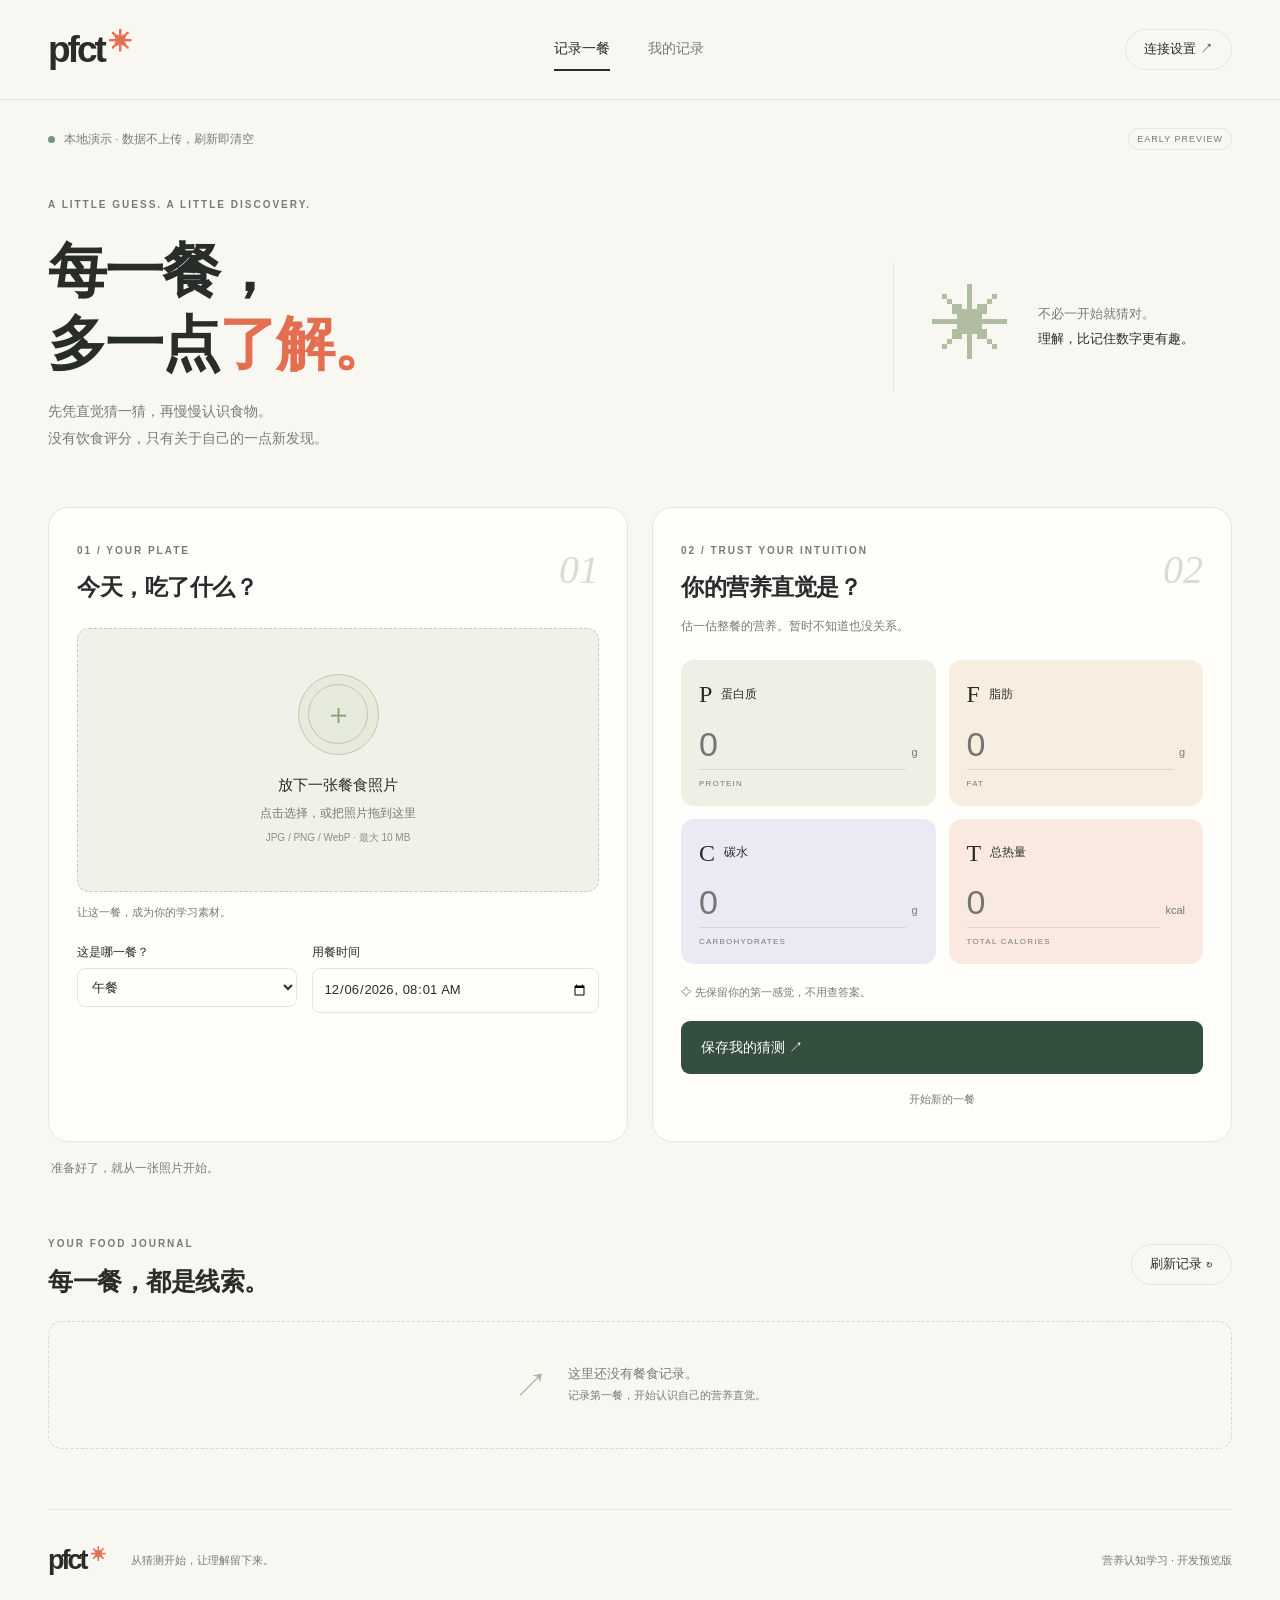
==== web/index.html @ adea64ef "Add manual food portions, authenticated FatSecret reference flow and web preview" ====
<!doctype html>
<html lang="zh-CN">
<head>
  <meta charset="utf-8">
  <meta name="viewport" content="width=device-width,initial-scale=1">
  <meta name="description" content="PFCT 营养直觉学习实验：记录餐食，猜测营养，理解自己的每一餐。">
  <title>PFCT · 每一餐，多一点了解</title>
  <link rel="stylesheet" href="style.css">
  <script type="module" src="app.js"></script>
</head>
<body>
  <header class="topbar">
    <a class="brand" href="#">pfct<span>✳</span></a>
    <nav aria-label="主导航"><a class="active" href="#meal">记录一餐</a><a href="#history">我的记录</a></nav>
    <button class="quiet" id="settings-button" aria-expanded="false" aria-controls="settings">连接设置 <span aria-hidden="true">↗</span></button>
  </header>
  <main>
    <section id="settings" class="settings" hidden>
      <div><span class="eyebrow">DEVELOPMENT CONNECTION</span><h2>连接你的测试后端</h2><p>演示模式仅在本页内存中保存记录，刷新即清空。真实模式需要先应用数据库迁移；不会自动创建云端数据表。</p></div>
      <form id="connect-form">
        <label>运行模式<select id="mode"><option value="demo">本地演示 · 不上传数据</option><option value="live">Supabase · 真实联调</option></select></label>
        <label>Supabase 项目地址<input id="project-url" type="url" placeholder="https://your-project.supabase.co" autocomplete="off"></label>
        <label>Publishable key / anon key<input id="project-key" type="password" placeholder="仅填写公开密钥，禁止使用 secret / service_role" autocomplete="off"></label>
        <button class="primary" type="submit">应用连接</button>
      </form>
      <form id="auth-form" hidden>
        <h3>登录测试账户</h3>
        <label>邮箱<input id="email" type="email" autocomplete="username" required></label>
        <label>密码<input id="password" type="password" autocomplete="current-password" minlength="6" required></label>
        <div class="button-row"><button class="primary" type="submit">登录</button><button type="button" class="quiet" id="signup">注册账户</button></div>
        <p class="small">注册后可能需要先验证邮箱。这里只用于开发测试，研究同意流程尚未开放。</p>
      </form>
      <div id="account" hidden><p id="account-text"></p><button id="logout" class="quiet">退出登录</button></div>
    </section>

    <div class="mode-line"><span class="status-dot"></span><span id="mode-label">本地演示 · 数据不上传，刷新即清空</span><span class="pill">EARLY PREVIEW</span></div>
    <section class="intro"><div><span class="eyebrow">A LITTLE GUESS. A LITTLE DISCOVERY.</span><h1>每一餐，<br>多一点<span class="accent">了解。</span></h1><p>先凭直觉猜一猜，再慢慢认识食物。<br>没有饮食评分，只有关于自己的一点新发现。</p></div><div class="intro-note"><span class="sun" aria-hidden="true">✳</span><p>不必一开始就猜对。<br><strong>理解，比记住数字更有趣。</strong></p></div></section>

    <div class="workspace" id="meal">
      <section class="card meal-card">
        <div class="card-heading"><div><span class="eyebrow">01 / YOUR PLATE</span><h2>今天，吃了什么？</h2></div><span class="number-mark" aria-hidden="true">01</span></div>
        <label class="upload-area" id="upload-area" for="photo">
          <img id="preview" alt="所选餐食照片预览" hidden>
          <span id="upload-hint"><span class="plate" aria-hidden="true"><span>＋</span></span><strong>放下一张餐食照片</strong><span>点击选择，或把照片拖到这里</span><small>JPG / PNG / WebP · 最大 10 MB</small></span>
          <input id="photo" type="file" accept="image/jpeg,image/png,image/webp" aria-label="选择餐食照片">
        </label>
        <p id="file-name" class="small">让这一餐，成为你的学习素材。</p>
        <div class="meal-meta"><label>这是哪一餐？<select id="meal-type"><option value="breakfast">早餐</option><option value="lunch" selected>午餐</option><option value="dinner">晚餐</option><option value="snack">加餐</option><option value="other">其他</option></select></label><label>用餐时间<input id="eaten-at" type="datetime-local" required></label></div>
      </section>

      <section class="card guess-card">
        <div class="card-heading"><div><span class="eyebrow">02 / TRUST YOUR INTUITION</span><h2>你的营养直觉是？</h2></div><span class="number-mark" aria-hidden="true">02</span></div>
        <p class="subtle">估一估整餐的营养。暂时不知道也没关系。</p>
        <form id="guess-form">
          <div class="nutrient-grid">
            <label class="nutrient protein"><span class="nutrient-title"><b>P</b> 蛋白质</span><span class="value-wrap"><input id="protein" type="number" min="0" max="10000" step="0.01" placeholder="0" required aria-label="蛋白质克数"><span>g</span></span><small>PROTEIN</small></label>
            <label class="nutrient fat"><span class="nutrient-title"><b>F</b> 脂肪</span><span class="value-wrap"><input id="fat" type="number" min="0" max="10000" step="0.01" placeholder="0" required aria-label="脂肪克数"><span>g</span></span><small>FAT</small></label>
            <label class="nutrient carbs"><span class="nutrient-title"><b>C</b> 碳水</span><span class="value-wrap"><input id="carbs" type="number" min="0" max="10000" step="0.01" placeholder="0" required aria-label="碳水克数"><span>g</span></span><small>CARBOHYDRATES</small></label>
            <label class="nutrient calories"><span class="nutrient-title"><b>T</b> 总热量</span><span class="value-wrap"><input id="calories" type="number" min="0" max="100000" step="0.01" placeholder="0" required aria-label="总热量千卡"><span>kcal</span></span><small>TOTAL CALORIES</small></label>
          </div>
          <p class="hint">✧ 先保留你的第一感觉，不用查答案。</p>
          <button class="primary submit" id="submit-guess" type="submit">保存我的猜测 <span aria-hidden="true">↗</span></button>
          <button class="quiet reset" type="button" id="new-meal">开始新的一餐</button>
        </form>
      </section>
    </div>

    <section class="card confirmation" id="confirmation" hidden aria-labelledby="confirmation-title">
      <div class="card-heading"><div><span class="eyebrow">03 / KNOW YOUR PORTIONS</span><h2 id="confirmation-title">确认食物，揭晓这一餐。</h2></div><span class="number-mark" aria-hidden="true">03</span></div>
      <p class="subtle" id="confirmation-context"></p>
      <p class="small">请包括食材、烹饪用油、酱料和饮料。生重与熟重请选择对应食物条目；克和毫升不直接互换。</p>
      <div id="live-food-picker" hidden>
        <form id="food-search-form" class="search-row"><label>搜索食物<input id="food-query" required minlength="2" maxlength="100" placeholder="例如 cooked rice / chicken breast"></label><button class="primary" type="submit">搜索 FatSecret</button></form>
        <p class="small">当前使用 Basic 接口默认数据集；中文和地区筛选取决于套餐权限。优先尝试英文名称。</p>
        <div id="food-results" class="food-results" aria-live="polite"></div>
        <form id="portion-form" hidden>
          <h3 id="selected-food-name"></h3>
          <div class="portion-grid"><label>标准份<select id="serving-choice"></select></label><label>食用数量<input id="portion-quantity" type="number" min="0.01" max="10000" step="0.01" value="1" required></label><label>计算单位<select id="portion-measure"></select></label></div>
          <button class="quiet" type="submit">＋ 加入这一餐</button>
        </form>
        <a class="provider" href="https://www.fatsecret.com" target="_blank" rel="noopener noreferrer">Powered by fatsecret</a>
      </div>
      <form id="label-form">
        <p class="label-note">本地模式：根据你填写的包装营养标签计算，不是 FatSecret 查询结果。没有标签时，请连接后端搜索食物，不要把猜测再填成参考答案。</p>
        <div class="portion-grid"><label>食物名称<input id="label-name" maxlength="100" required placeholder="包装上的食物名称"></label><label>标签基准重量（g）<input id="label-base" type="number" min="0.01" max="10000" step="0.01" value="100" required></label><label>实际食用重量（g）<input id="label-amount" type="number" min="0.01" max="10000" step="0.01" required placeholder="例如 150"></label></div>
        <div class="label-nutrients"><label>基准份蛋白质（g）<input id="label-protein" type="number" min="0" max="10000" step="0.01" required></label><label>基准份脂肪（g）<input id="label-fat" type="number" min="0" max="10000" step="0.01" required></label><label>基准份碳水（g）<input id="label-carbs" type="number" min="0" max="10000" step="0.01" required></label><label>基准份热量（kcal）<input id="label-calories" type="number" min="0" max="100000" step="0.01" required></label></div>
        <p class="small">如果标签使用 kJ，请先除以 4.184 转为 kcal。所有营养数值必须对应上面同一基准重量。</p>
        <button class="quiet" type="submit">＋ 加入这一餐</button>
      </form>
      <div id="confirmed-items" class="confirmed-items" aria-live="polite"></div>
      <div class="button-row"><button class="primary" id="confirm-portions" type="button">确认份量并对比猜测 ↗</button><button class="quiet" id="review-reference" hidden type="button">重新查询上次确认</button></div>
      <p class="small" id="reference-storage-note"></p>
      <p id="food-status" class="notice" role="status" aria-live="polite">先加入食物和实际食用份量。</p>
    </section>
    <section class="result card" id="result" hidden aria-labelledby="result-title"><div><span class="eyebrow">04 / A MOMENT OF DISCOVERY</span><h2 id="result-title">猜测已记录，等一次新发现。</h2><p id="result-description"></p></div><div id="comparison"></div></section>
    <p id="notice" class="notice" role="status" aria-live="polite">准备好了，就从一张照片开始。</p>

    <section class="history" id="history"><div class="section-heading"><div><span class="eyebrow">YOUR FOOD JOURNAL</span><h2>每一餐，都是线索。</h2></div><button class="quiet" id="refresh">刷新记录 ↻</button></div><div id="records" class="records"><div class="empty"><span aria-hidden="true">↗</span><p>这里还没有餐食记录。<br><small>记录第一餐，开始认识自己的营养直觉。</small></p></div></div></section>
    <footer><a class="brand" href="#">pfct<span>✳</span></a><p>从猜测开始，让理解留下来。</p><span>营养认知学习 · 开发预览版</span></footer>
  </main>
</body>
</html>
---- web/style.css ----
:root{--paper:#f8f7f2;--ink:#292d29;--muted:#777c73;--line:#e5e6dc;--coral:#e36e50;--green:#344f3e;--card:#fffefa}*{box-sizing:border-box}html{scroll-behavior:smooth;scroll-padding-top:24px}body{margin:0;background:var(--paper);color:var(--ink);font-family:-apple-system,BlinkMacSystemFont,"Segoe UI","PingFang SC","Microsoft YaHei",sans-serif;line-height:1.6}button,input,select{font:inherit}button,a,input,select{ -webkit-tap-highlight-color:transparent}button{cursor:pointer}button:disabled{cursor:wait;opacity:.6}a{color:inherit;text-decoration:none}button:focus-visible,a:focus-visible,input:focus-visible,select:focus-visible,.upload-area:focus-within{outline:3px solid #9ab9a1;outline-offset:4px}[hidden]{display:none!important}.topbar{max-width:1280px;margin:auto;display:flex;align-items:center;justify-content:space-between;height:100px;padding:0 48px;border-bottom:1px solid var(--line)}.brand{font-size:37px;letter-spacing:-3px;font-weight:850;line-height:1}.brand span{display:inline-block;color:var(--coral);font-size:23px;margin-left:5px;vertical-align:top;letter-spacing:0}nav{display:flex;gap:38px;font-size:14px}nav a{color:var(--muted);padding:9px 0}nav a.active{color:var(--ink);border-bottom:2px solid var(--ink)}main{max-width:1280px;padding:28px 48px 0;margin:auto}.quiet{border:1px solid var(--line);border-radius:999px;padding:9px 18px;color:var(--ink);background:transparent;font-size:13px}.quiet:hover{background:#eeeee6}.mode-line{display:flex;align-items:center;gap:9px;font-size:12px;color:var(--muted)}.status-dot{width:7px;height:7px;background:#729478;border-radius:100%}.pill{font-size:9px;letter-spacing:1px;border:1px solid var(--line);padding:3px 8px;border-radius:20px;margin-left:auto}.intro{display:flex;justify-content:space-between;align-items:center;padding:40px 0 44px}.eyebrow{font-size:10px;letter-spacing:2px;font-weight:650;color:var(--muted)}h1{font-size:clamp(40px,4.6vw,64px);line-height:1.24;letter-spacing:-2px;margin:18px 0}.accent{color:var(--coral)}p{margin:12px 0}.intro p{color:var(--muted);font-size:14px;line-height:1.9}.intro-note{display:flex;align-items:center;gap:26px;padding:25px 38px;border-left:1px solid var(--line)}.intro-note p{font-size:13px}.intro-note strong{font-weight:500;color:var(--ink)}.sun{font-size:80px;line-height:1;color:#b0bda0}.workspace{display:grid;grid-template-columns:1fr 1fr;gap:24px;align-items:stretch}.card{background:var(--card);border:1px solid var(--line);border-radius:20px;padding:28px}.card-heading{display:flex;justify-content:space-between;align-items:center}h2{font-size:23px;line-height:1.4;letter-spacing:-.5px;margin:9px 0 0}.number-mark{font-family:Georgia,serif;font-size:40px;color:#d9ddcf;font-style:italic}.upload-area{margin-top:25px;display:flex;position:relative;align-items:center;justify-content:center;height:264px;background:#f0f1e8;border:1px dashed #c5cdbb;border-radius:12px;overflow:hidden;cursor:pointer;text-align:center}.upload-area.dragging{background:#e1e9da;border:2px solid var(--green)}.upload-area>input{position:absolute;inset:0;width:100%;height:100%;opacity:0;cursor:pointer}.upload-area img{width:100%;height:100%;object-fit:cover}#upload-hint{display:flex;align-items:center;flex-direction:column;color:var(--muted);font-size:12px;gap:7px}#upload-hint strong{font-size:15px;font-weight:500;color:var(--ink)}#upload-hint small{font-size:10px;color:#8b9083}.plate{display:flex;align-items:center;justify-content:center;width:81px;height:81px;border:1px solid #bdc8ac;border-radius:50%;margin-bottom:11px;background:#e7ebdc}.plate>span{display:flex;align-items:center;justify-content:center;width:60px;height:60px;border:1px solid #bdc8ac;border-radius:50%;font-size:29px;color:#8c9e79;font-weight:200}.small{font-size:11px;color:var(--muted)}.meal-meta{display:grid;grid-template-columns:1fr 1.3fr;gap:15px;margin-top:21px}label{display:block;font-size:12px}input,select{display:block;width:100%;min-width:0;border:1px solid var(--line);border-radius:8px;padding:10px;background:#fffefa;color:var(--ink);margin-top:6px;font-size:13px}input:disabled,select:disabled{opacity:.65}.subtle{font-size:12px;color:var(--muted);margin:14px 0 24px}.nutrient-grid{display:grid;grid-template-columns:1fr 1fr;gap:13px}.nutrient{border:1px solid transparent;border-radius:13px;padding:14px 17px}.protein{background:#ecf0e5}.fat{background:#f8eedf}.carbs{background:#ebe9f3}.calories{background:#fae9e0}.nutrient-title{display:flex;align-items:center;gap:9px;font-size:12px}.nutrient-title b{font-family:Georgia,serif;font-size:24px;font-weight:400}.value-wrap{display:flex;align-items:baseline;gap:5px;margin-top:8px}.value-wrap input{appearance:textfield;-moz-appearance:textfield;background:transparent;border:0;border-bottom:1px solid #00000018;border-radius:0;font-size:34px;font-weight:450;padding:0 0 3px;line-height:1.3;margin:0}.value-wrap input::-webkit-inner-spin-button{appearance:none}.value-wrap>span{font-size:11px;color:var(--muted)}.nutrient small{display:block;font-size:8px;letter-spacing:1.2px;color:var(--muted);margin-top:8px}.hint{color:var(--muted);font-size:11px;margin:20px 0}.primary{background:var(--green);color:white;border:0;border-radius:9px;padding:12px 20px;font-size:14px}.primary:hover{background:#42634d}.submit{width:100%;display:flex;justify-content:space-between;padding:15px 20px}.reset{display:block;margin:12px auto 0;border-color:transparent;padding:4px 12px;color:var(--muted);font-size:11px}.notice{font-size:12px;color:var(--muted);min-height:22px;margin:17px 3px}.notice.error{color:#ae4336}.notice.success{color:var(--green)}.history{margin-top:48px}.section-heading{display:flex;justify-content:space-between;align-items:center;margin-bottom:22px}.section-heading h2{font-size:25px}.records{display:grid;gap:12px}.empty{border:1px dashed #d7dacf;border-radius:14px;padding:30px;display:flex;align-items:center;justify-content:center;gap:20px;color:var(--muted);font-size:13px;text-align:left}.empty>span{font-size:34px;color:#abb59c}.empty small{font-size:11px}.record{background:var(--card);border:1px solid var(--line);border-radius:14px;padding:18px;display:flex;gap:18px;align-items:center}.record-image{width:68px;height:68px;object-fit:cover;border-radius:9px;background:#e8ecdf;flex-shrink:0}.record-main{flex:1}.record-main h3{margin:0;font-size:14px}.record-main p{margin:4px 0;font-size:11px;color:var(--muted)}.record-nutrients{display:flex;gap:18px;font-size:12px}.record-nutrients b{font-weight:600}.record-status{border-radius:20px;background:#f1f0e7;color:#7a7c68;padding:5px 10px;font-size:10px;white-space:nowrap}.result{margin-top:24px;background:#edf1e7}.result p{font-size:13px;color:#626e5c}.comparison{width:100%;margin-top:18px;border-collapse:collapse;font-size:13px}.comparison td,.comparison th{padding:10px;border-bottom:1px solid #d7dfcd;text-align:left}.settings{background:#eeefe6;border:1px solid #dbe0d0;border-radius:16px;padding:25px;margin-bottom:24px}.settings h2{margin-top:5px}.settings p{font-size:12px;color:var(--muted);max-width:700px}.settings form{display:grid;gap:12px;max-width:700px;margin-top:16px}.settings .primary{justify-self:start}.settings .button-row{display:flex;gap:12px}.settings h3{font-size:15px;margin:8px 0 0}footer{display:flex;align-items:center;gap:25px;border-top:1px solid var(--line);margin-top:60px;padding:30px 0}footer .brand{font-size:27px}footer .brand span{font-size:15px}footer p,footer>span{font-size:11px;color:var(--muted)}footer>span{margin-left:auto}button,a,input,select{transition:background .15s ease,border-color .15s ease}@media(min-width:1500px){.intro{padding-top:56px;padding-bottom:56px}}@media(max-width:850px){main{padding:22px 24px 0}.topbar{padding:0 24px;height:80px}.intro-note{padding:16px;gap:15px}.sun{font-size:55px}.card{padding:21px}.workspace{gap:16px}.meal-meta{grid-template-columns:1fr}.record-nutrients{gap:10px;flex-wrap:wrap}}@media(max-width:640px){.topbar{padding:0 20px;height:76px}.brand{font-size:32px}nav{gap:18px;font-size:12px}.topbar .quiet{padding:7px 10px;font-size:11px}main{padding:20px 18px 0}.intro{padding:30px 0}.intro-note{display:none}.eyebrow{font-size:9px;letter-spacing:1.4px}h1{font-size:45px}.intro p{font-size:13px}.workspace{grid-template-columns:1fr}.card{padding:22px}.meal-meta{grid-template-columns:1fr 1.2fr}.upload-area{height:230px}.history{margin-top:35px}.section-heading h2{font-size:21px}.record{gap:12px;flex-wrap:wrap}.record-status{margin-left:80px}.record-nutrients{font-size:11px}footer{flex-wrap:wrap;gap:13px;margin-top:40px}footer>span{width:100%;margin:0}.settings{padding:18px}.mode-line{font-size:10px}.pill{font-size:8px}.comparison{font-size:11px}.comparison td,.comparison th{padding:8px 4px}}
.confirmation{margin-top:24px}.confirmation .button-row{display:flex;gap:12px;flex-wrap:wrap;margin-top:20px}.confirmation h3{font-size:15px}.search-row{display:flex;gap:12px;align-items:end;margin-top:24px}.search-row label{flex:1}.search-row .primary{white-space:nowrap}.portion-grid{display:grid;grid-template-columns:2fr 1fr 1fr;gap:14px;margin:16px 0}.label-nutrients{display:grid;grid-template-columns:repeat(4,1fr);gap:14px;margin-bottom:14px}.label-note{border-left:3px solid #d9b49b;padding:9px 14px;background:#f9f0e7;font-size:12px;color:#785b48}.food-results{display:grid;grid-template-columns:1fr 1fr;gap:9px;margin:15px 0}.food-option{padding:12px;text-align:left;background:#f3f4ec;border:1px solid var(--line);border-radius:10px}.food-option strong{display:block;font-size:13px}.food-option small{display:block;color:var(--muted);font-size:10px}.confirmed-items{display:grid;gap:8px;margin-top:20px}.confirmed-item{display:flex;align-items:center;gap:16px;padding:12px 15px;border:1px solid var(--line);border-radius:10px;font-size:12px}.confirmed-item>span{flex:1}.provider{display:inline-block;margin-top:12px;font-size:11px;text-decoration:underline;color:var(--muted)}.difference{font-size:12px;color:#68705f}.confirmation .notice{margin-top:18px;margin-bottom:0}@media(max-width:640px){.portion-grid{grid-template-columns:1fr 1fr}.portion-grid>label:first-child{grid-column:1/-1}.label-nutrients{grid-template-columns:1fr 1fr}.food-results{grid-template-columns:1fr}.search-row{align-items:stretch;flex-direction:column}.comparison{font-size:10px}}
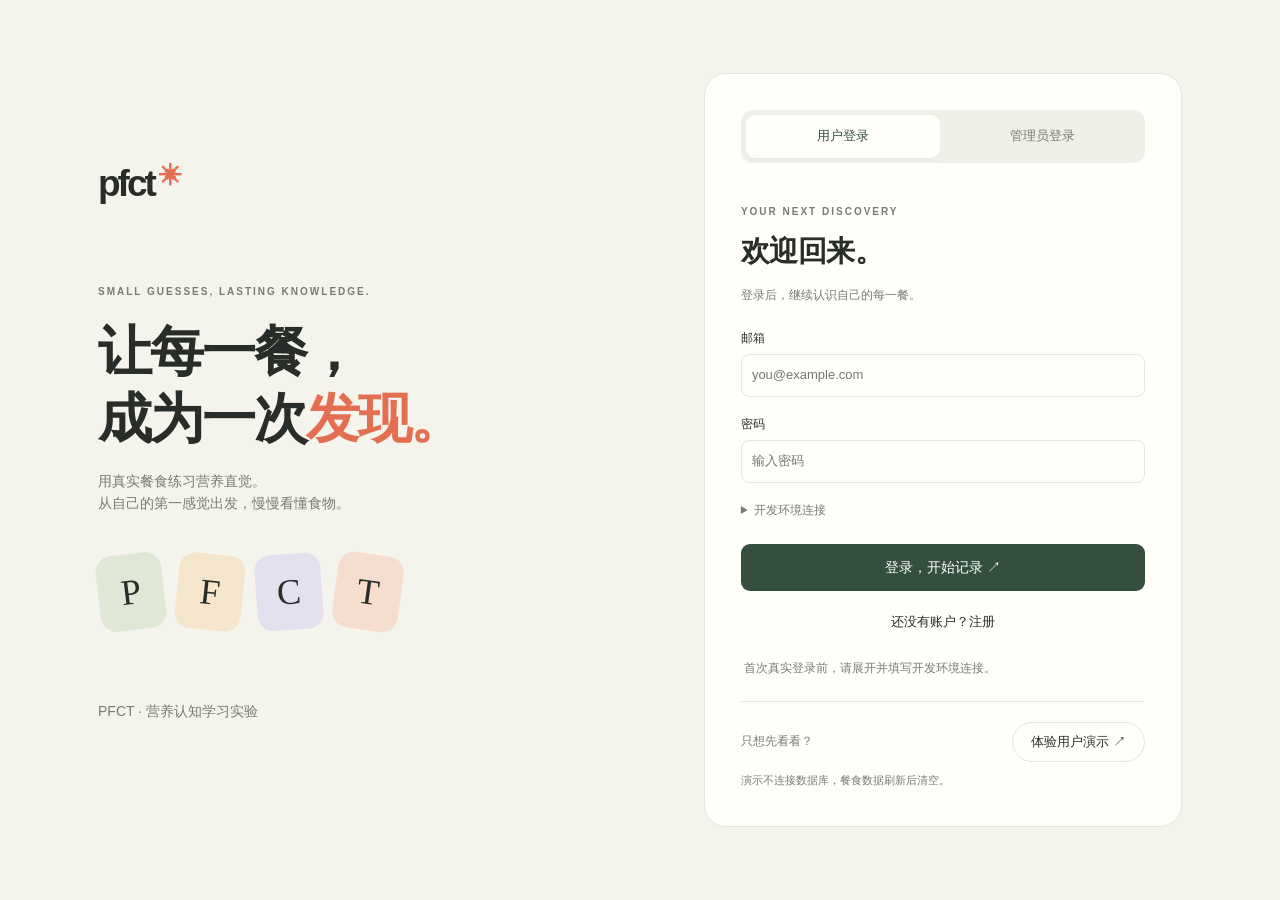
==== commit 89423447: "Separate login flow and add read-only research admin workspace" ====
--- a/web/index.html
+++ b/web/index.html
@@ -12,27 +12,9 @@
   <header class="topbar">
     <a class="brand" href="#">pfct<span>✳</span></a>
     <nav aria-label="主导航"><a class="active" href="#meal">记录一餐</a><a href="#history">我的记录</a></nav>
-    <button class="quiet" id="settings-button" aria-expanded="false" aria-controls="settings">连接设置 <span aria-hidden="true">↗</span></button>
+    <div class="header-actions"><a class="quiet" href="login.html">切换账户</a><button class="quiet" id="logout">退出</button></div>
   </header>
   <main>
-    <section id="settings" class="settings" hidden>
-      <div><span class="eyebrow">DEVELOPMENT CONNECTION</span><h2>连接你的测试后端</h2><p>演示模式仅在本页内存中保存记录，刷新即清空。真实模式需要先应用数据库迁移；不会自动创建云端数据表。</p></div>
-      <form id="connect-form">
-        <label>运行模式<select id="mode"><option value="demo">本地演示 · 不上传数据</option><option value="live">Supabase · 真实联调</option></select></label>
-        <label>Supabase 项目地址<input id="project-url" type="url" placeholder="https://your-project.supabase.co" autocomplete="off"></label>
-        <label>Publishable key / anon key<input id="project-key" type="password" placeholder="仅填写公开密钥，禁止使用 secret / service_role" autocomplete="off"></label>
-        <button class="primary" type="submit">应用连接</button>
-      </form>
-      <form id="auth-form" hidden>
-        <h3>登录测试账户</h3>
-        <label>邮箱<input id="email" type="email" autocomplete="username" required></label>
-        <label>密码<input id="password" type="password" autocomplete="current-password" minlength="6" required></label>
-        <div class="button-row"><button class="primary" type="submit">登录</button><button type="button" class="quiet" id="signup">注册账户</button></div>
-        <p class="small">注册后可能需要先验证邮箱。这里只用于开发测试，研究同意流程尚未开放。</p>
-      </form>
-      <div id="account" hidden><p id="account-text"></p><button id="logout" class="quiet">退出登录</button></div>
-    </section>
-
     <div class="mode-line"><span class="status-dot"></span><span id="mode-label">本地演示 · 数据不上传，刷新即清空</span><span class="pill">EARLY PREVIEW</span></div>
     <section class="intro"><div><span class="eyebrow">A LITTLE GUESS. A LITTLE DISCOVERY.</span><h1>每一餐，<br>多一点<span class="accent">了解。</span></h1><p>先凭直觉猜一猜，再慢慢认识食物。<br>没有饮食评分，只有关于自己的一点新发现。</p></div><div class="intro-note"><span class="sun" aria-hidden="true">✳</span><p>不必一开始就猜对。<br><strong>理解，比记住数字更有趣。</strong></p></div></section>
 
--- a/web/style.css
+++ b/web/style.css
@@ -1,2 +1,4 @@
 :root{--paper:#f8f7f2;--ink:#292d29;--muted:#777c73;--line:#e5e6dc;--coral:#e36e50;--green:#344f3e;--card:#fffefa}*{box-sizing:border-box}html{scroll-behavior:smooth;scroll-padding-top:24px}body{margin:0;background:var(--paper);color:var(--ink);font-family:-apple-system,BlinkMacSystemFont,"Segoe UI","PingFang SC","Microsoft YaHei",sans-serif;line-height:1.6}button,input,select{font:inherit}button,a,input,select{ -webkit-tap-highlight-color:transparent}button{cursor:pointer}button:disabled{cursor:wait;opacity:.6}a{color:inherit;text-decoration:none}button:focus-visible,a:focus-visible,input:focus-visible,select:focus-visible,.upload-area:focus-within{outline:3px solid #9ab9a1;outline-offset:4px}[hidden]{display:none!important}.topbar{max-width:1280px;margin:auto;display:flex;align-items:center;justify-content:space-between;height:100px;padding:0 48px;border-bottom:1px solid var(--line)}.brand{font-size:37px;letter-spacing:-3px;font-weight:850;line-height:1}.brand span{display:inline-block;color:var(--coral);font-size:23px;margin-left:5px;vertical-align:top;letter-spacing:0}nav{display:flex;gap:38px;font-size:14px}nav a{color:var(--muted);padding:9px 0}nav a.active{color:var(--ink);border-bottom:2px solid var(--ink)}main{max-width:1280px;padding:28px 48px 0;margin:auto}.quiet{border:1px solid var(--line);border-radius:999px;padding:9px 18px;color:var(--ink);background:transparent;font-size:13px}.quiet:hover{background:#eeeee6}.mode-line{display:flex;align-items:center;gap:9px;font-size:12px;color:var(--muted)}.status-dot{width:7px;height:7px;background:#729478;border-radius:100%}.pill{font-size:9px;letter-spacing:1px;border:1px solid var(--line);padding:3px 8px;border-radius:20px;margin-left:auto}.intro{display:flex;justify-content:space-between;align-items:center;padding:40px 0 44px}.eyebrow{font-size:10px;letter-spacing:2px;font-weight:650;color:var(--muted)}h1{font-size:clamp(40px,4.6vw,64px);line-height:1.24;letter-spacing:-2px;margin:18px 0}.accent{color:var(--coral)}p{margin:12px 0}.intro p{color:var(--muted);font-size:14px;line-height:1.9}.intro-note{display:flex;align-items:center;gap:26px;padding:25px 38px;border-left:1px solid var(--line)}.intro-note p{font-size:13px}.intro-note strong{font-weight:500;color:var(--ink)}.sun{font-size:80px;line-height:1;color:#b0bda0}.workspace{display:grid;grid-template-columns:1fr 1fr;gap:24px;align-items:stretch}.card{background:var(--card);border:1px solid var(--line);border-radius:20px;padding:28px}.card-heading{display:flex;justify-content:space-between;align-items:center}h2{font-size:23px;line-height:1.4;letter-spacing:-.5px;margin:9px 0 0}.number-mark{font-family:Georgia,serif;font-size:40px;color:#d9ddcf;font-style:italic}.upload-area{margin-top:25px;display:flex;position:relative;align-items:center;justify-content:center;height:264px;background:#f0f1e8;border:1px dashed #c5cdbb;border-radius:12px;overflow:hidden;cursor:pointer;text-align:center}.upload-area.dragging{background:#e1e9da;border:2px solid var(--green)}.upload-area>input{position:absolute;inset:0;width:100%;height:100%;opacity:0;cursor:pointer}.upload-area img{width:100%;height:100%;object-fit:cover}#upload-hint{display:flex;align-items:center;flex-direction:column;color:var(--muted);font-size:12px;gap:7px}#upload-hint strong{font-size:15px;font-weight:500;color:var(--ink)}#upload-hint small{font-size:10px;color:#8b9083}.plate{display:flex;align-items:center;justify-content:center;width:81px;height:81px;border:1px solid #bdc8ac;border-radius:50%;margin-bottom:11px;background:#e7ebdc}.plate>span{display:flex;align-items:center;justify-content:center;width:60px;height:60px;border:1px solid #bdc8ac;border-radius:50%;font-size:29px;color:#8c9e79;font-weight:200}.small{font-size:11px;color:var(--muted)}.meal-meta{display:grid;grid-template-columns:1fr 1.3fr;gap:15px;margin-top:21px}label{display:block;font-size:12px}input,select{display:block;width:100%;min-width:0;border:1px solid var(--line);border-radius:8px;padding:10px;background:#fffefa;color:var(--ink);margin-top:6px;font-size:13px}input:disabled,select:disabled{opacity:.65}.subtle{font-size:12px;color:var(--muted);margin:14px 0 24px}.nutrient-grid{display:grid;grid-template-columns:1fr 1fr;gap:13px}.nutrient{border:1px solid transparent;border-radius:13px;padding:14px 17px}.protein{background:#ecf0e5}.fat{background:#f8eedf}.carbs{background:#ebe9f3}.calories{background:#fae9e0}.nutrient-title{display:flex;align-items:center;gap:9px;font-size:12px}.nutrient-title b{font-family:Georgia,serif;font-size:24px;font-weight:400}.value-wrap{display:flex;align-items:baseline;gap:5px;margin-top:8px}.value-wrap input{appearance:textfield;-moz-appearance:textfield;background:transparent;border:0;border-bottom:1px solid #00000018;border-radius:0;font-size:34px;font-weight:450;padding:0 0 3px;line-height:1.3;margin:0}.value-wrap input::-webkit-inner-spin-button{appearance:none}.value-wrap>span{font-size:11px;color:var(--muted)}.nutrient small{display:block;font-size:8px;letter-spacing:1.2px;color:var(--muted);margin-top:8px}.hint{color:var(--muted);font-size:11px;margin:20px 0}.primary{background:var(--green);color:white;border:0;border-radius:9px;padding:12px 20px;font-size:14px}.primary:hover{background:#42634d}.submit{width:100%;display:flex;justify-content:space-between;padding:15px 20px}.reset{display:block;margin:12px auto 0;border-color:transparent;padding:4px 12px;color:var(--muted);font-size:11px}.notice{font-size:12px;color:var(--muted);min-height:22px;margin:17px 3px}.notice.error{color:#ae4336}.notice.success{color:var(--green)}.history{margin-top:48px}.section-heading{display:flex;justify-content:space-between;align-items:center;margin-bottom:22px}.section-heading h2{font-size:25px}.records{display:grid;gap:12px}.empty{border:1px dashed #d7dacf;border-radius:14px;padding:30px;display:flex;align-items:center;justify-content:center;gap:20px;color:var(--muted);font-size:13px;text-align:left}.empty>span{font-size:34px;color:#abb59c}.empty small{font-size:11px}.record{background:var(--card);border:1px solid var(--line);border-radius:14px;padding:18px;display:flex;gap:18px;align-items:center}.record-image{width:68px;height:68px;object-fit:cover;border-radius:9px;background:#e8ecdf;flex-shrink:0}.record-main{flex:1}.record-main h3{margin:0;font-size:14px}.record-main p{margin:4px 0;font-size:11px;color:var(--muted)}.record-nutrients{display:flex;gap:18px;font-size:12px}.record-nutrients b{font-weight:600}.record-status{border-radius:20px;background:#f1f0e7;color:#7a7c68;padding:5px 10px;font-size:10px;white-space:nowrap}.result{margin-top:24px;background:#edf1e7}.result p{font-size:13px;color:#626e5c}.comparison{width:100%;margin-top:18px;border-collapse:collapse;font-size:13px}.comparison td,.comparison th{padding:10px;border-bottom:1px solid #d7dfcd;text-align:left}.settings{background:#eeefe6;border:1px solid #dbe0d0;border-radius:16px;padding:25px;margin-bottom:24px}.settings h2{margin-top:5px}.settings p{font-size:12px;color:var(--muted);max-width:700px}.settings form{display:grid;gap:12px;max-width:700px;margin-top:16px}.settings .primary{justify-self:start}.settings .button-row{display:flex;gap:12px}.settings h3{font-size:15px;margin:8px 0 0}footer{display:flex;align-items:center;gap:25px;border-top:1px solid var(--line);margin-top:60px;padding:30px 0}footer .brand{font-size:27px}footer .brand span{font-size:15px}footer p,footer>span{font-size:11px;color:var(--muted)}footer>span{margin-left:auto}button,a,input,select{transition:background .15s ease,border-color .15s ease}@media(min-width:1500px){.intro{padding-top:56px;padding-bottom:56px}}@media(max-width:850px){main{padding:22px 24px 0}.topbar{padding:0 24px;height:80px}.intro-note{padding:16px;gap:15px}.sun{font-size:55px}.card{padding:21px}.workspace{gap:16px}.meal-meta{grid-template-columns:1fr}.record-nutrients{gap:10px;flex-wrap:wrap}}@media(max-width:640px){.topbar{padding:0 20px;height:76px}.brand{font-size:32px}nav{gap:18px;font-size:12px}.topbar .quiet{padding:7px 10px;font-size:11px}main{padding:20px 18px 0}.intro{padding:30px 0}.intro-note{display:none}.eyebrow{font-size:9px;letter-spacing:1.4px}h1{font-size:45px}.intro p{font-size:13px}.workspace{grid-template-columns:1fr}.card{padding:22px}.meal-meta{grid-template-columns:1fr 1.2fr}.upload-area{height:230px}.history{margin-top:35px}.section-heading h2{font-size:21px}.record{gap:12px;flex-wrap:wrap}.record-status{margin-left:80px}.record-nutrients{font-size:11px}footer{flex-wrap:wrap;gap:13px;margin-top:40px}footer>span{width:100%;margin:0}.settings{padding:18px}.mode-line{font-size:10px}.pill{font-size:8px}.comparison{font-size:11px}.comparison td,.comparison th{padding:8px 4px}}
 .confirmation{margin-top:24px}.confirmation .button-row{display:flex;gap:12px;flex-wrap:wrap;margin-top:20px}.confirmation h3{font-size:15px}.search-row{display:flex;gap:12px;align-items:end;margin-top:24px}.search-row label{flex:1}.search-row .primary{white-space:nowrap}.portion-grid{display:grid;grid-template-columns:2fr 1fr 1fr;gap:14px;margin:16px 0}.label-nutrients{display:grid;grid-template-columns:repeat(4,1fr);gap:14px;margin-bottom:14px}.label-note{border-left:3px solid #d9b49b;padding:9px 14px;background:#f9f0e7;font-size:12px;color:#785b48}.food-results{display:grid;grid-template-columns:1fr 1fr;gap:9px;margin:15px 0}.food-option{padding:12px;text-align:left;background:#f3f4ec;border:1px solid var(--line);border-radius:10px}.food-option strong{display:block;font-size:13px}.food-option small{display:block;color:var(--muted);font-size:10px}.confirmed-items{display:grid;gap:8px;margin-top:20px}.confirmed-item{display:flex;align-items:center;gap:16px;padding:12px 15px;border:1px solid var(--line);border-radius:10px;font-size:12px}.confirmed-item>span{flex:1}.provider{display:inline-block;margin-top:12px;font-size:11px;text-decoration:underline;color:var(--muted)}.difference{font-size:12px;color:#68705f}.confirmation .notice{margin-top:18px;margin-bottom:0}@media(max-width:640px){.portion-grid{grid-template-columns:1fr 1fr}.portion-grid>label:first-child{grid-column:1/-1}.label-nutrients{grid-template-columns:1fr 1fr}.food-results{grid-template-columns:1fr}.search-row{align-items:stretch;flex-direction:column}.comparison{font-size:10px}}
+.upload-area>input:disabled{opacity:0;cursor:default}
+.header-actions{display:flex;gap:8px;align-items:center}.login-body{background:#f4f4ec}.login-shell{max-width:1180px;min-height:100vh;display:grid;grid-template-columns:1.1fr 1fr;gap:80px;align-items:center;padding:56px 48px}.login-story>.eyebrow{display:block;margin-top:80px}.login-story h1{font-size:54px}.login-story p{color:var(--muted);font-size:14px}.login-art{display:flex;gap:13px;margin:40px 0 70px}.login-art span{width:66px;height:76px;border-radius:16px;display:grid;place-items:center;font:36px Georgia,serif;transform:rotate(-7deg);background:#e0e8d5}.login-art span:nth-child(2){background:#f5e5cd;transform:rotate(6deg)}.login-art span:nth-child(3){background:#e4e0ef;transform:rotate(-4deg)}.login-art span:nth-child(4){background:#f5ddd0;transform:rotate(8deg)}.login-panel{padding:36px;background:var(--card);border:1px solid var(--line);border-radius:22px}.role-switch{display:flex;padding:5px;border-radius:12px;background:#eeefe6;gap:5px;margin-bottom:34px}.role-switch button{width:50%;border:0;background:transparent;padding:11px;border-radius:9px;color:var(--muted);font-size:13px}.role-switch button[aria-pressed=true]{background:var(--card);color:var(--green);box-shadow:0 2px 5px #00000006}.login-panel h2{font-size:29px}.login-panel form>label{margin-top:18px}.login-panel form>.primary{width:100%;margin-top:24px}.login-panel form>.quiet{width:100%;margin-top:12px;border:0}.connection-details{margin-top:18px;font-size:12px;color:var(--muted)}.connection-details summary{cursor:pointer}.connection-details label{margin-top:10px}.demo-entry{border-top:1px solid var(--line);padding-top:20px;margin-top:20px;display:flex;align-items:center;justify-content:space-between;flex-wrap:wrap;gap:10px;font-size:12px;color:var(--muted)}.demo-entry p{width:100%;margin:0}.admin-shell{display:grid;grid-template-columns:200px 1fr;min-height:100vh;max-width:1800px;margin:auto}.admin-sidebar{border-right:1px solid var(--line);padding:36px 24px;display:flex;flex-direction:column;gap:15px}.admin-sidebar>.eyebrow{font-size:8px;margin:12px 0 36px}.admin-sidebar>a:not(.brand){font-size:12px;padding:12px;border-radius:9px}.sidebar-active{background:#e8ecdf;color:var(--green)}.sidebar-note{margin-top:auto;padding-top:70px;font-size:11px;color:var(--muted)}.sidebar-note strong{font-size:12px;font-weight:500;color:var(--ink)}.admin-main{width:100%;max-width:none;padding:42px 32px;min-width:0}.admin-heading{display:flex;align-items:center;justify-content:space-between;gap:20px}.admin-heading h1{font-size:30px;letter-spacing:-1px;line-height:1.4;margin:12px 0}.admin-heading .pill{white-space:nowrap;margin:0;font-size:10px;letter-spacing:0}.admin-stats{display:grid;grid-template-columns:repeat(4,1fr);gap:14px;margin:25px 0}.admin-stats article{background:var(--card);padding:20px 23px;border:1px solid var(--line);border-radius:14px;display:flex;flex-direction:column}.admin-stats article:nth-child(2){background:#eef1e6}.admin-stats article:nth-child(3){background:#f4ede1}.admin-stats article:nth-child(4){background:#eeebf4}.admin-stats span{font-size:12px}.admin-stats strong{font-size:34px;font-weight:500;margin:5px 0}.admin-stats small{font-size:10px;color:var(--muted)}.admin-grid{display:grid;grid-template-columns:minmax(0,1.45fr) minmax(300px,1fr);gap:20px;align-items:start}.admin-grid>.card{padding:23px;min-width:0}.admin-grid h2{font-size:21px}.admin-filter{display:flex;gap:10px;align-items:end;margin:24px 0}.admin-filter label:first-child{flex:1;min-width:100px}.admin-filter .primary{padding:10px 15px;font-size:12px;white-space:nowrap}.table-scroll{overflow-x:auto}.participant-table{border-collapse:collapse;width:100%;font-size:11px;min-width:480px}.participant-table th{text-align:left;color:var(--muted);font-size:10px;font-weight:500;padding:10px 8px;border-bottom:1px solid var(--line);white-space:nowrap}.participant-table td{padding:15px 8px;border-bottom:1px solid var(--line)}.participant-table strong{font-size:11px;font-weight:500}.participant-table small{display:block;font-size:9px;color:var(--muted);margin-top:5px}.participant-id{display:block;max-width:150px;overflow:hidden;text-overflow:ellipsis;white-space:nowrap}.participant-table .quiet{font-size:10px;padding:5px 10px}.selected-row{background:#edf1e6}.pagination{display:flex;align-items:center;justify-content:space-between;gap:8px;margin-top:20px;color:var(--muted);font-size:10px}.pagination>div{display:flex;gap:6px}.pagination .quiet{font-size:10px;padding:5px 10px}.pagination button:disabled{cursor:default;opacity:.35}.detail-placeholder{font-size:100px;color:#b8c2a8;text-align:center;padding:25px 0 40px}.detail-id{font-family:ui-monospace,monospace;font-size:11px;overflow-wrap:anywhere;color:var(--green)}.raw-details{border:1px solid var(--line);border-radius:8px;padding:10px 12px;margin:10px 0;font-size:11px}.raw-details summary{cursor:pointer;color:var(--muted)}.raw-details pre{font-size:10px;white-space:pre-wrap;overflow-wrap:anywhere;max-height:260px;overflow:auto}.timeline-meal{border-top:1px solid var(--line);padding:15px 0;margin-top:15px}.timeline-meal h3{font-size:16px;margin:0}.timeline-meal .comparison{font-size:10px;margin:10px 0}.timeline-meal .comparison td,.timeline-meal .comparison th{padding:8px 3px}.admin-footnote{line-height:1.8;margin-top:24px}@media(max-width:1150px){.admin-shell{grid-template-columns:170px 1fr}.admin-sidebar{padding:30px 18px}.admin-main{padding:30px 22px}.admin-grid{grid-template-columns:1fr}.admin-heading{align-items:start;flex-direction:column}.login-shell{gap:35px}.login-story h1{font-size:46px}}@media(max-width:700px){.login-shell{grid-template-columns:1fr;padding:25px 20px;gap:24px}.login-story>.eyebrow{margin-top:30px}.login-story h1{font-size:38px}.login-story>p:not(.small){font-size:12px}.login-art{display:none}.login-story>.small{display:none}.login-panel{padding:24px}.admin-shell{grid-template-columns:1fr}.admin-sidebar{border-right:0;border-bottom:1px solid var(--line);padding:20px;flex-direction:row;align-items:center;flex-wrap:wrap;gap:10px}.admin-sidebar>.eyebrow,.sidebar-note{display:none}.admin-sidebar .brand{margin-right:auto}.admin-sidebar>a:not(.brand){padding:7px}.admin-main{padding:25px 15px}.admin-heading h1{font-size:25px}.admin-stats{grid-template-columns:1fr 1fr;gap:10px}.admin-stats article{padding:15px}.admin-stats strong{font-size:30px}.admin-filter{flex-wrap:wrap}.admin-filter label:first-child{flex-basis:100%}.admin-filter label:nth-child(2){flex:1}.admin-grid>.card{padding:18px}.header-actions .quiet{font-size:10px;padding:6px 8px}.topbar nav{gap:12px}}
